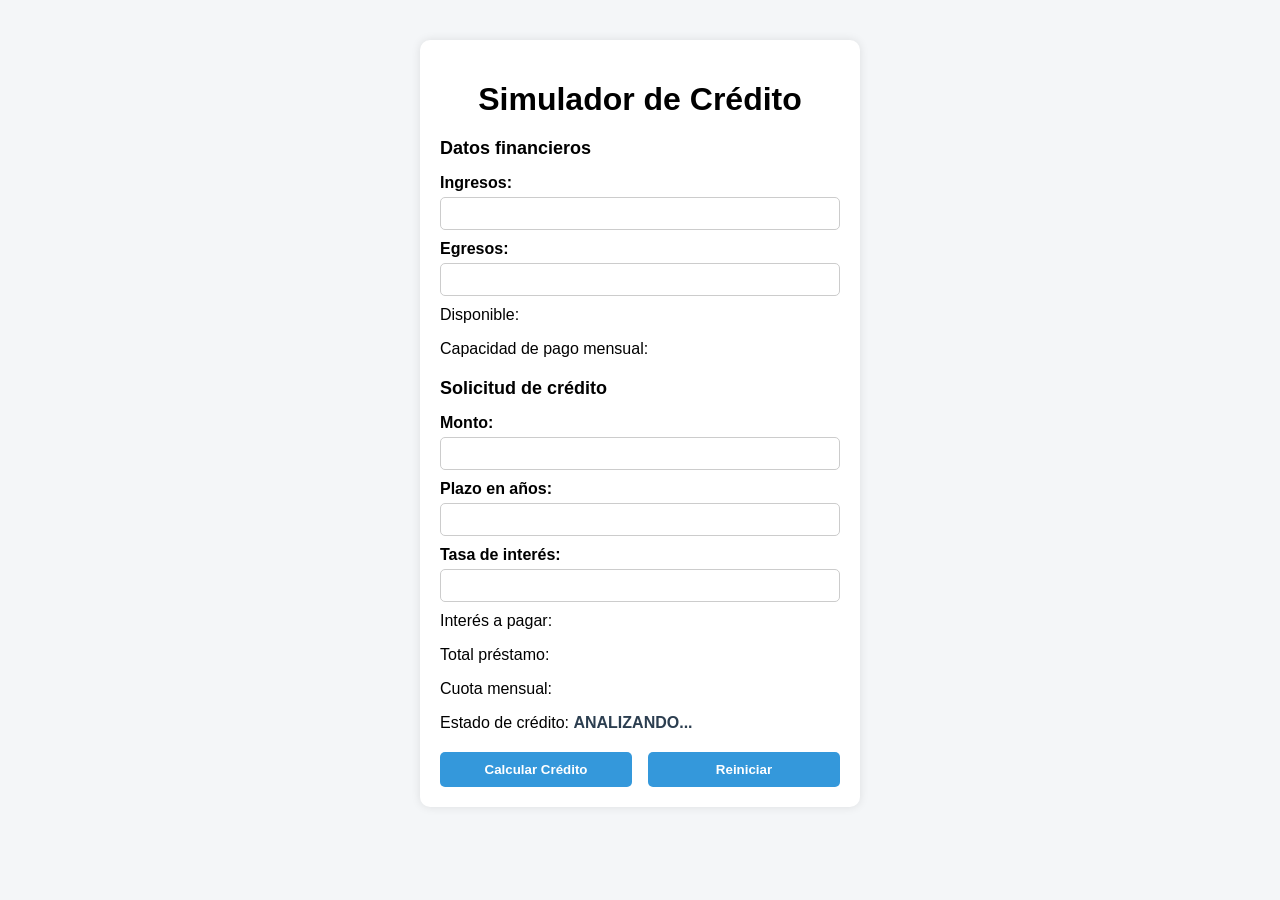
==== simulador.html @ 5e7aa47a "Primer commit del proyecyo simulador" ====
<!DOCTYPE html>
<html lang="es">
<head>
    <meta charset="UTF-8">
    <meta name="viewport" content="width=device-width, initial-scale=1.0">
    <title>Simulador de Crédito</title>
    <link rel="stylesheet" href="simulador.css">
</head>
<body>

    <div class="container">
        <h1>Simulador de Crédito</h1>

        <h2>Datos financieros</h2>
        <label for="txtIngresos">Ingresos:</label>
        <input type="text" id="txtIngresos">

        <label for="txtEgresos">Egresos:</label>
        <input type="text" id="txtEgresos">

        <p>Disponible: <span id="spnDisponible"></span></p>
        <p>Capacidad de pago mensual: <span id="spnCapacidadPago"></span></p>

        <h2>Solicitud de crédito</h2>
        <label for="txtMonto">Monto:</label>
        <input type="text" id="txtMonto">

        <label for="txtPlazo">Plazo en años:</label>
        <input type="text" id="txtPlazo">

        <label for="txtTasaInteres">Tasa de interés:</label>
        <input type="text" id="txtTasaInteres">

        <p>Interés a pagar: <span id="spnInteresPagar"></span></p>
        <p>Total préstamo: <span id="spnTotalPrestamo"></span></p>
        <p>Cuota mensual: <span id="spnCuotaMensual"></span></p>
        <p>Estado de crédito: <span id="spnEstadoCredito">ANALIZANDO...</span></p>

        <div class="buttons">
            <button id="btnCalcularCredito">Calcular Crédito</button>
            <button id="btnReiniciar">Reiniciar</button>
        </div>
    </div>

</body>
</html>
---- simulador.css ----
body {
    font-family: Arial, sans-serif;
    background-color: #f4f6f8;
    margin: 0;
    padding: 0;
}

.container {
    width: 400px;
    margin: 40px auto;
    padding: 20px;
    background-color: white;
    border-radius: 10px;
    box-shadow: 0 0 10px rgba(0,0,0,0.1);
}

h1 {
    text-align: center;
    margin-bottom: 20px;
}

h2 {
    margin-top: 20px;
    font-size: 18px;
}

label {
    display: block;
    margin-top: 10px;
    font-weight: bold;
}

input {
    width: 100%;
    padding: 8px;
    margin-top: 5px;
    border-radius: 5px;
    border: 1px solid #ccc;
    box-sizing: border-box;
}

p {
    margin-top: 10px;
}

span {
    font-weight: bold;
    color: #2c3e50;
}

.buttons {
    margin-top: 20px;
    display: flex;
    justify-content: space-between;
}

button {
    width: 48%;
    padding: 10px;
    border: none;
    border-radius: 5px;
    background-color: #3498db;
    color: white;
    font-weight: bold;
    cursor: pointer;
}

button:hover {
    background-color: #2980b9;
}
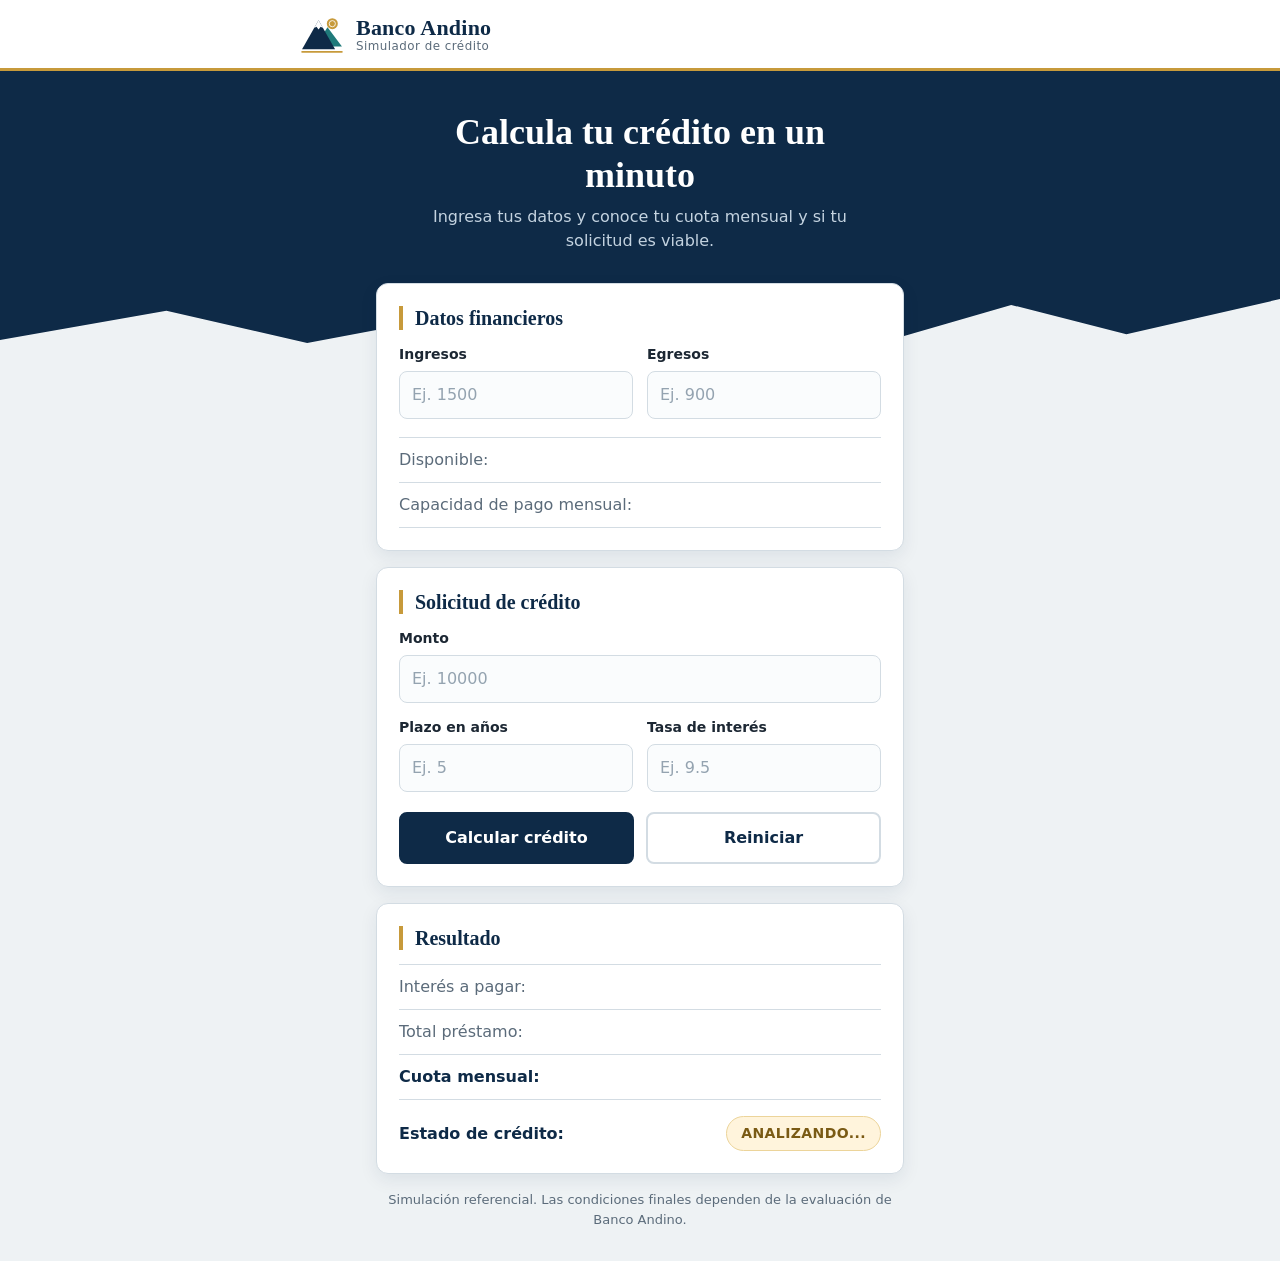
==== commit 2a463b84: "Se mejoro la interfas grafica utilizando claude" ====
--- a/simulador.html
+++ b/simulador.html
@@ -1,46 +1,110 @@
 <!DOCTYPE html>
 <html lang="es">
+
 <head>
     <meta charset="UTF-8">
     <meta name="viewport" content="width=device-width, initial-scale=1.0">
-    <title>Simulador de Crédito</title>
+    <meta name="theme-color" content="#0E2A47">
+    <title>Simulador de Crédito | Banco Andino</title>
     <link rel="stylesheet" href="simulador.css">
+    <script src="funciones.js"></script>
+    <script src="simulador.js"></script>
+    <script src="utilitarios.js"></script>
 </head>
+
 <body>
 
-    <div class="container">
-        <h1>Simulador de Crédito</h1>
+    <header class="topbar">
+        <a class="brand" href="#" aria-label="Banco Andino">
+            <!-- Logotipo: dos cumbres andinas y una moneda dorada como sol naciente -->
+            <svg class="brand-mark" viewBox="0 0 64 64" role="img" aria-hidden="true" focusable="false">
+                <circle class="lg-coin" cx="47" cy="17" r="8" />
+                <circle class="lg-coin-ring" cx="47" cy="17" r="4.5" />
+                <path class="lg-back" d="M22 50 L40 22 L61 50 Z" />
+                <path class="lg-front" d="M3 54 L27 12 L51 54 Z" />
+                <path class="lg-snow" d="M27 12 L20.6 23.2 L24 21.6 L27 25.4 L30 21.6 L33.4 23.2 Z" />
+                <path class="lg-base" d="M3 58 H61" />
+            </svg>
+            <div class="brand-text">
+                <strong>Banco Andino</strong>
+                <small>Simulador de crédito</small>
+            </div>
+        </a>
+    </header>
 
-        <h2>Datos financieros</h2>
-        <label for="txtIngresos">Ingresos:</label>
-        <input type="text" id="txtIngresos">
+    <section class="hero">
+        <h1>Calcula tu crédito en un minuto</h1>
+        <p>Ingresa tus datos y conoce tu cuota mensual y si tu solicitud es viable.</p>
+    </section>
 
-        <label for="txtEgresos">Egresos:</label>
-        <input type="text" id="txtEgresos">
+    <main class="container">
 
-        <p>Disponible: <span id="spnDisponible"></span></p>
-        <p>Capacidad de pago mensual: <span id="spnCapacidadPago"></span></p>
+        <section class="panel">
+            <h2>Datos financieros</h2>
 
-        <h2>Solicitud de crédito</h2>
-        <label for="txtMonto">Monto:</label>
-        <input type="text" id="txtMonto">
+            <div class="grid-2">
+                <div class="campo">
+                    <label for="txtIngresos">Ingresos</label>
+                    <input type="text" id="txtIngresos" inputmode="decimal" autocomplete="off" placeholder="Ej. 1500">
+                </div>
 
-        <label for="txtPlazo">Plazo en años:</label>
-        <input type="text" id="txtPlazo">
+                <div class="campo">
+                    <label for="txtEgresos">Egresos</label>
+                    <input type="text" id="txtEgresos" inputmode="decimal" autocomplete="off" placeholder="Ej. 900">
+                </div>
+            </div>
 
-        <label for="txtTasaInteres">Tasa de interés:</label>
-        <input type="text" id="txtTasaInteres">
+            <div class="resumen">
+                <p>Disponible: <span id="spnDisponible"></span></p>
+                <p>Capacidad de pago mensual: <span id="spnCapacidadPago"></span></p>
+            </div>
+        </section>
 
-        <p>Interés a pagar: <span id="spnInteresPagar"></span></p>
-        <p>Total préstamo: <span id="spnTotalPrestamo"></span></p>
-        <p>Cuota mensual: <span id="spnCuotaMensual"></span></p>
-        <p>Estado de crédito: <span id="spnEstadoCredito">ANALIZANDO...</span></p>
+        <section class="panel">
+            <h2>Solicitud de crédito</h2>
 
-        <div class="buttons">
-            <button id="btnCalcularCredito">Calcular Crédito</button>
-            <button id="btnReiniciar">Reiniciar</button>
-        </div>
-    </div>
+            <div class="campo">
+                <label for="txtMonto">Monto</label>
+                <input type="text" id="txtMonto" inputmode="decimal" autocomplete="off" placeholder="Ej. 10000">
+            </div>
+
+            <div class="grid-2">
+                <div class="campo">
+                    <label for="txtPlazo">Plazo en años</label>
+                    <input type="text" id="txtPlazo" inputmode="decimal" autocomplete="off" placeholder="Ej. 5">
+                </div>
+
+                <div class="campo">
+                    <label for="txtTasaInteres">Tasa de interés</label>
+                    <input type="text" id="txtTasaInteres" inputmode="decimal" autocomplete="off" placeholder="Ej. 9.5">
+                </div>
+            </div>
+
+            <div class="buttons">
+                <button type="button" class="btn btn-primary" id="btnCalcularCredito" onclick="calcular();">Calcular
+                    crédito</button>
+                <button type="button" class="btn btn-secondary" id="btnReiniciar">Reiniciar</button>
+            </div>
+        </section>
+
+        <section class="panel panel-resultado" aria-live="polite">
+            <h2>Resultado</h2>
+
+            <div class="resumen">
+                <p>Interés a pagar: <span id="spnInteresPagar"></span></p>
+                <p>Total préstamo: <span id="spnTotalPrestamo"></span></p>
+                <p class="destacado">Cuota mensual: <span id="spnCuotaMensual"></span></p>
+            </div>
+
+            <p class="estado">Estado de crédito: <span id="spnEstadoCredito">ANALIZANDO...</span></p>
+        </section>
+
+        <footer class="pie">
+            <p>Simulación referencial. Las condiciones finales dependen de la evaluación de Banco Andino.</p>
+        </footer>
+
+    </main>
 
 </body>
+
 </html>
--- a/simulador.css
+++ b/simulador.css
@@ -1,70 +1,369 @@
+/* ==========================================================
+   Banco Andino · Simulador de crédito
+   Sin dependencias externas: tipografías del sistema
+   ========================================================== */
+
+:root {
+    --azul-noche: #0e2a47;
+    --azul-medio: #1b4670;
+    --verde-andino: #1f7a7a;
+    --oro: #c79a3b;
+    --oro-oscuro: #a67c24;
+    --niebla: #eef2f4;
+    --papel: #ffffff;
+    --tinta: #1c2733;
+    --tinta-suave: #5b6b7a;
+    --borde: #d3dce3;
+
+    --fuente-titulo: Georgia, "Times New Roman", serif;
+    --fuente-texto: "Segoe UI", system-ui, -apple-system, Roboto, Helvetica, Arial, sans-serif;
+
+    --radio: 12px;
+    --logo-size: 44px;
+}
+
+*,
+*::before,
+*::after {
+    box-sizing: border-box;
+}
+
 body {
-    font-family: Arial, sans-serif;
-    background-color: #f4f6f8;
     margin: 0;
-    padding: 0;
-}
+    font-family: var(--fuente-texto);
+    font-size: 16px;
+    line-height: 1.5;
+    color: var(--tinta);
+    background-color: var(--niebla);
+}
+
+/* ---------- Barra superior y logotipo ---------- */
+
+.topbar {
+    background-color: var(--papel);
+    border-bottom: 3px solid var(--oro);
+}
+
+.brand {
+    display: flex;
+    align-items: center;
+    gap: 12px;
+    width: min(100%, 720px);
+    margin: 0 auto;
+    padding: 12px 20px;
+    color: var(--azul-noche);
+    text-decoration: none;
+}
+
+.brand-mark {
+    flex: none;
+    width: var(--logo-size);
+    height: var(--logo-size);
+}
+
+.brand-text {
+    display: flex;
+    flex-direction: column;
+    line-height: 1.15;
+}
+
+.brand-text strong {
+    font-family: var(--fuente-titulo);
+    font-size: calc(var(--logo-size) * 0.5);
+    font-weight: 700;
+    letter-spacing: 0.01em;
+}
+
+.brand-text small {
+    font-size: calc(var(--logo-size) * 0.27);
+    color: var(--tinta-suave);
+    letter-spacing: 0.04em;
+}
+
+/* Colores del símbolo (se pueden invertir cambiando solo estas reglas) */
+.lg-front {
+    fill: var(--azul-noche);
+}
+
+.lg-back {
+    fill: var(--verde-andino);
+}
+
+.lg-snow {
+    fill: #ffffff;
+}
+
+.lg-coin {
+    fill: var(--oro);
+}
+
+.lg-coin-ring {
+    fill: none;
+    stroke: #ffffff;
+    stroke-width: 1.4;
+    opacity: 0.85;
+}
+
+.lg-base {
+    fill: none;
+    stroke: var(--oro);
+    stroke-width: 2.4;
+    stroke-linecap: round;
+}
+
+/* ---------- Encabezado con cordillera ---------- */
+
+.hero {
+    background-color: var(--azul-noche);
+    color: #ffffff;
+    text-align: center;
+    padding: 40px 20px 110px;
+    clip-path: polygon(0 0, 100% 0, 100% 78%,
+            88% 90%, 79% 80%, 68% 94%, 57% 82%,
+            46% 96%, 35% 84%, 24% 93%, 13% 82%, 0 92%);
+}
+
+.hero h1 {
+    margin: 0 auto 8px;
+    max-width: 22ch;
+    font-family: var(--fuente-titulo);
+    font-size: clamp(26px, 5vw, 36px);
+    line-height: 1.2;
+    font-weight: 700;
+}
+
+.hero p {
+    margin: 0 auto;
+    max-width: 46ch;
+    color: #c4d3e0;
+}
+
+/* ---------- Contenedor y paneles ---------- */
 
 .container {
-    width: 400px;
-    margin: 40px auto;
-    padding: 20px;
-    background-color: white;
-    border-radius: 10px;
-    box-shadow: 0 0 10px rgba(0,0,0,0.1);
-}
-
-h1 {
-    text-align: center;
-    margin-bottom: 20px;
-}
-
-h2 {
-    margin-top: 20px;
-    font-size: 18px;
+    width: min(100%, 560px);
+    margin: -80px auto 0;
+    padding: 0 16px 32px;
+    position: relative;
+}
+
+.panel {
+    background-color: var(--papel);
+    border: 1px solid var(--borde);
+    border-radius: var(--radio);
+    padding: 22px;
+    margin-bottom: 16px;
+    box-shadow: 0 6px 18px rgba(14, 42, 71, 0.08);
+}
+
+.panel h2 {
+    margin: 0 0 14px;
+    padding-left: 12px;
+    border-left: 4px solid var(--oro);
+    font-family: var(--fuente-titulo);
+    font-size: 20px;
+    line-height: 1.2;
+    color: var(--azul-noche);
+}
+
+/* ---------- Formulario ---------- */
+
+.grid-2 {
+    display: grid;
+    grid-template-columns: 1fr 1fr;
+    gap: 14px;
+}
+
+.campo {
+    margin-bottom: 14px;
 }
 
 label {
     display: block;
-    margin-top: 10px;
-    font-weight: bold;
+    margin-bottom: 6px;
+    font-size: 14px;
+    font-weight: 600;
+    color: var(--tinta);
 }
 
 input {
     width: 100%;
-    padding: 8px;
-    margin-top: 5px;
-    border-radius: 5px;
-    border: 1px solid #ccc;
-    box-sizing: border-box;
-}
-
-p {
-    margin-top: 10px;
-}
-
-span {
-    font-weight: bold;
-    color: #2c3e50;
-}
+    padding: 11px 12px;
+    font: inherit;
+    color: var(--tinta);
+    background-color: #fafcfd;
+    border: 1px solid var(--borde);
+    border-radius: 8px;
+    transition: border-color 0.15s, box-shadow 0.15s, background-color 0.15s;
+}
+
+input::placeholder {
+    color: #94a3b0;
+}
+
+input:hover {
+    border-color: #a9b8c4;
+}
+
+input:focus {
+    outline: none;
+    background-color: #ffffff;
+    border-color: var(--verde-andino);
+    box-shadow: 0 0 0 3px rgba(31, 122, 122, 0.22);
+}
+
+/* ---------- Filas de resultados ---------- */
+
+.resumen {
+    margin-top: 4px;
+    border-top: 1px solid var(--borde);
+}
+
+.resumen p {
+    display: flex;
+    justify-content: space-between;
+    align-items: baseline;
+    gap: 12px;
+    margin: 0;
+    padding: 10px 0;
+    border-bottom: 1px solid var(--borde);
+    color: var(--tinta-suave);
+}
+
+.resumen span {
+    min-width: 2ch;
+    font-weight: 700;
+    text-align: right;
+    color: var(--azul-noche);
+    font-variant-numeric: tabular-nums;
+}
+
+.resumen .destacado {
+    color: var(--azul-noche);
+    font-weight: 600;
+}
+
+.resumen .destacado span {
+    font-family: var(--fuente-titulo);
+    font-size: 24px;
+    color: var(--verde-andino);
+}
+
+/* ---------- Estado del crédito ---------- */
+
+.estado {
+    display: flex;
+    justify-content: space-between;
+    align-items: center;
+    gap: 12px;
+    margin: 16px 0 0;
+    font-weight: 600;
+    color: var(--azul-noche);
+}
+
+.estado span {
+    padding: 6px 14px;
+    border-radius: 999px;
+    background-color: #fff4dc;
+    border: 1px solid #ecd49a;
+    color: #7a5a14;
+    font-size: 14px;
+    font-weight: 700;
+    letter-spacing: 0.03em;
+    text-align: center;
+}
+
+/* ---------- Botones ---------- */
 
 .buttons {
-    margin-top: 20px;
-    display: flex;
-    justify-content: space-between;
-}
-
-button {
-    width: 48%;
-    padding: 10px;
-    border: none;
-    border-radius: 5px;
-    background-color: #3498db;
-    color: white;
-    font-weight: bold;
+    display: flex;
+    gap: 12px;
+    margin-top: 6px;
+}
+
+.btn {
+    flex: 1;
+    padding: 12px 14px;
+    font: inherit;
+    font-weight: 700;
+    border-radius: 8px;
     cursor: pointer;
-}
-
-button:hover {
-    background-color: #2980b9;
+    transition: background-color 0.15s, color 0.15s, border-color 0.15s, transform 0.1s;
+}
+
+.btn:active {
+    transform: translateY(1px);
+}
+
+.btn-primary {
+    color: #ffffff;
+    background-color: var(--azul-noche);
+    border: 2px solid var(--azul-noche);
+}
+
+.btn-primary:hover {
+    background-color: var(--azul-medio);
+    border-color: var(--azul-medio);
+}
+
+.btn-secondary {
+    color: var(--azul-noche);
+    background-color: transparent;
+    border: 2px solid var(--borde);
+}
+
+.btn-secondary:hover {
+    border-color: var(--oro);
+    background-color: #fffaf0;
+}
+
+.btn:focus-visible,
+.brand:focus-visible {
+    outline: 3px solid var(--oro);
+    outline-offset: 2px;
+}
+
+/* ---------- Pie ---------- */
+
+.pie p {
+    margin: 8px 0 0;
+    font-size: 13px;
+    text-align: center;
+    color: var(--tinta-suave);
+}
+
+/* ---------- Adaptación a pantallas pequeñas ---------- */
+
+@media (max-width: 480px) {
+    :root {
+        --logo-size: 38px;
+    }
+
+    .hero {
+        padding-bottom: 96px;
+    }
+
+    .panel {
+        padding: 18px;
+    }
+
+    .grid-2 {
+        grid-template-columns: 1fr;
+        gap: 0;
+    }
+
+    .buttons {
+        flex-direction: column;
+    }
+
+    .estado {
+        flex-direction: column;
+        align-items: flex-start;
+    }
+}
+
+@media (prefers-reduced-motion: reduce) {
+    * {
+        transition: none !important;
+    }
 }
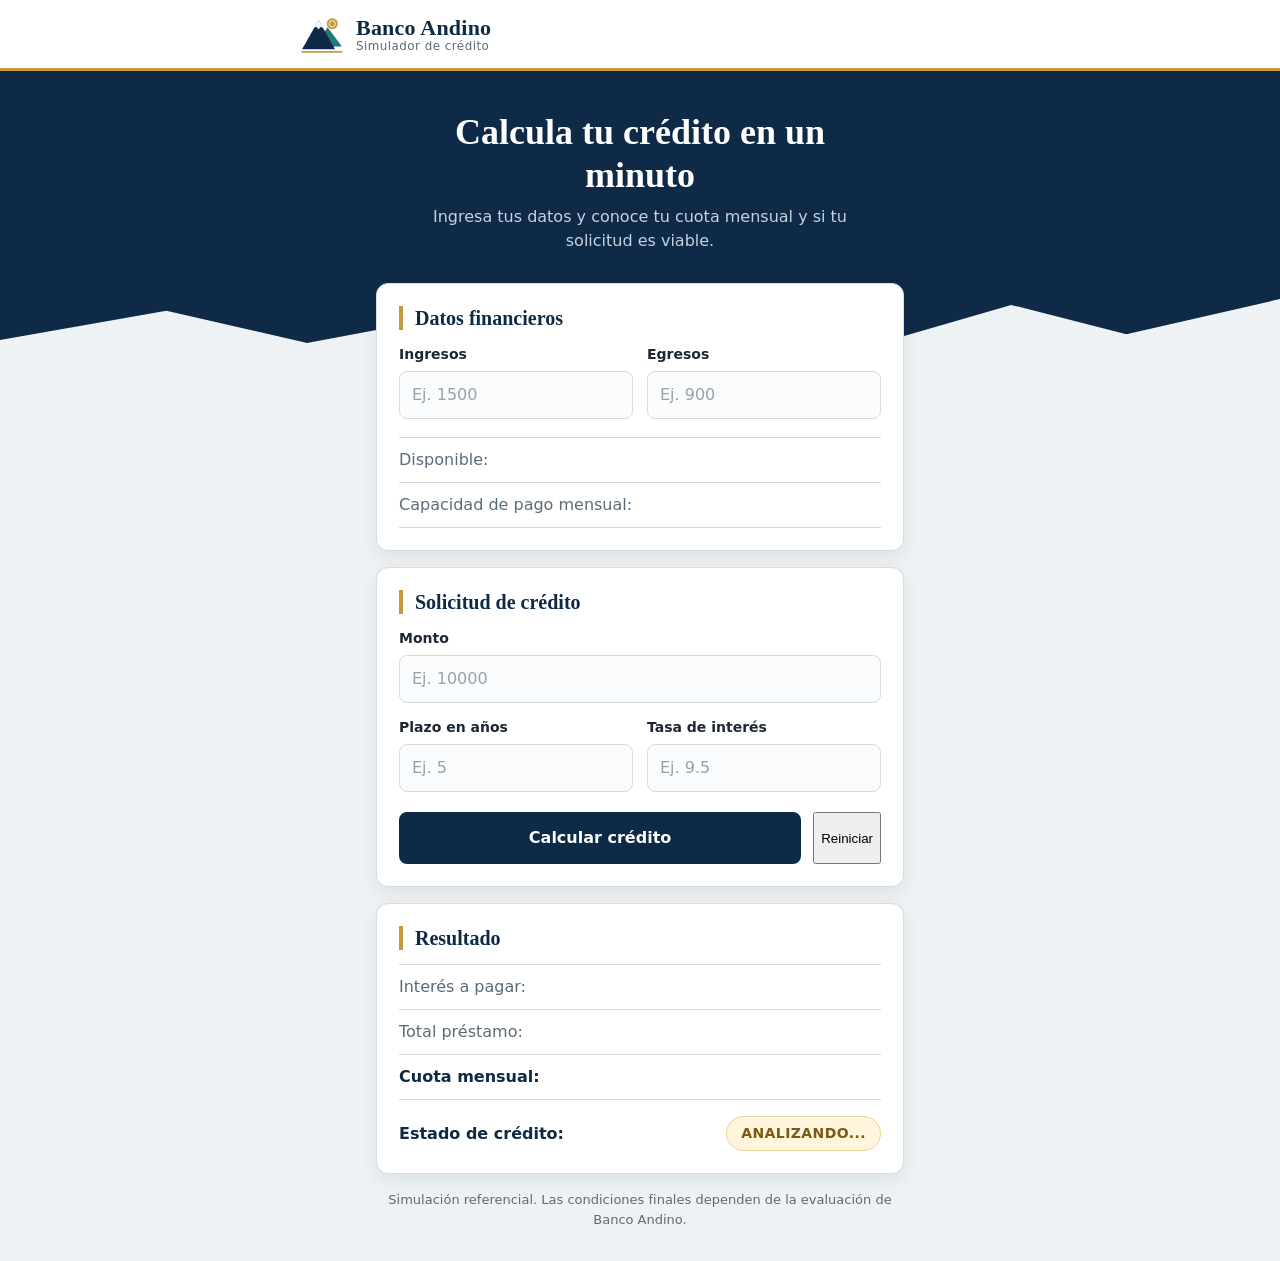
==== commit 17d98fc0: "Se agrego la funcionalidad del boton reiniciar" ====
--- a/simulador.html
+++ b/simulador.html
@@ -83,7 +83,7 @@
             <div class="buttons">
                 <button type="button" class="btn btn-primary" id="btnCalcularCredito" onclick="calcular();">Calcular
                     crédito</button>
-                <button type="button" class="btn btn-secondary" id="btnReiniciar">Reiniciar</button>
+                <button id="btnReiniciar" onclick="reiniciar();">Reiniciar</button>
             </div>
         </section>
 
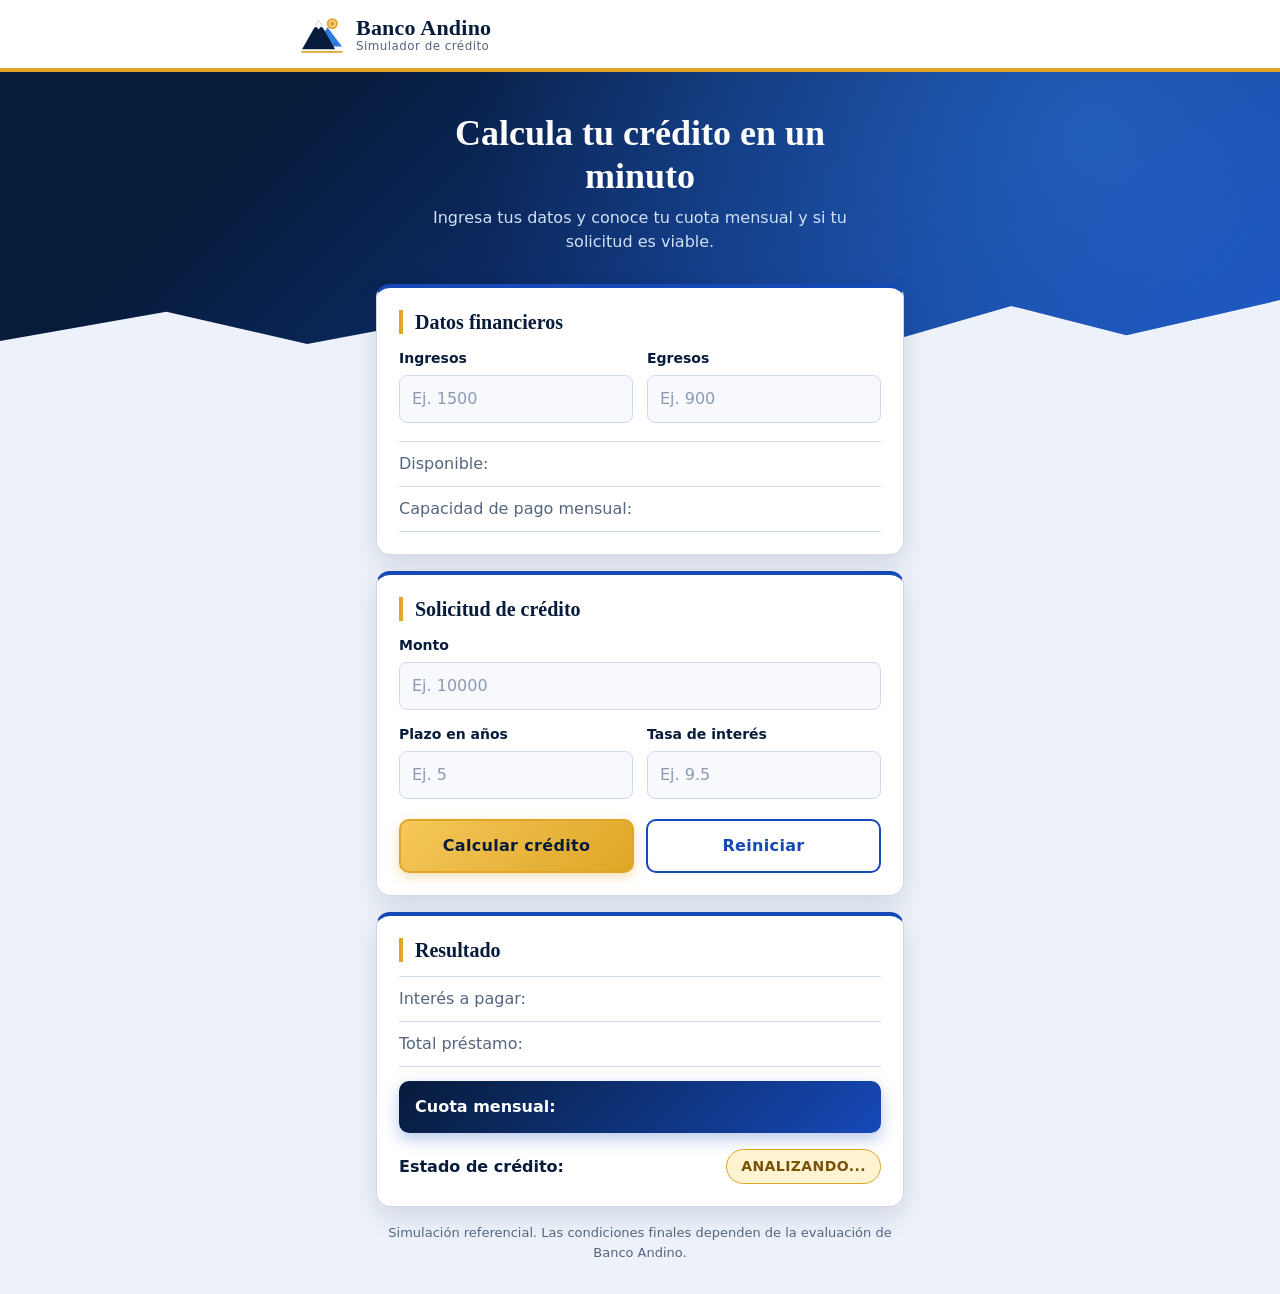
==== commit d9c5a432: "Se mejoraron los colores y se le puso animacion a los botones" ====
--- a/simulador.html
+++ b/simulador.html
@@ -83,7 +83,8 @@
             <div class="buttons">
                 <button type="button" class="btn btn-primary" id="btnCalcularCredito" onclick="calcular();">Calcular
                     crédito</button>
-                <button id="btnReiniciar" onclick="reiniciar();">Reiniciar</button>
+                <button type="button" class="btn btn-secondary" id="btnReiniciar"
+                    onclick="reiniciar();">Reiniciar</button>
             </div>
         </section>
 
--- a/simulador.css
+++ b/simulador.css
@@ -4,21 +4,22 @@
    ========================================================== */
 
 :root {
-    --azul-noche: #0e2a47;
-    --azul-medio: #1b4670;
-    --verde-andino: #1f7a7a;
-    --oro: #c79a3b;
-    --oro-oscuro: #a67c24;
-    --niebla: #eef2f4;
+    --azul-noche: #071b3a;
+    --azul-real: #1649b8;
+    --azul-vivo: #2f7be0;
+    --oro: #e0a526;
+    --oro-claro: #f4c85a;
+    --oro-oscuro: #b57d0e;
+    --niebla: #edf2fa;
     --papel: #ffffff;
-    --tinta: #1c2733;
-    --tinta-suave: #5b6b7a;
-    --borde: #d3dce3;
+    --tinta: #14213a;
+    --tinta-suave: #55657e;
+    --borde: #d0daea;
 
     --fuente-titulo: Georgia, "Times New Roman", serif;
     --fuente-texto: "Segoe UI", system-ui, -apple-system, Roboto, Helvetica, Arial, sans-serif;
 
-    --radio: 12px;
+    --radio: 14px;
     --logo-size: 44px;
 }
 
@@ -41,7 +42,7 @@
 
 .topbar {
     background-color: var(--papel);
-    border-bottom: 3px solid var(--oro);
+    border-bottom: 4px solid var(--oro);
 }
 
 .brand {
@@ -86,7 +87,7 @@
 }
 
 .lg-back {
-    fill: var(--verde-andino);
+    fill: var(--azul-vivo);
 }
 
 .lg-snow {
@@ -114,7 +115,9 @@
 /* ---------- Encabezado con cordillera ---------- */
 
 .hero {
-    background-color: var(--azul-noche);
+    background:
+        radial-gradient(circle at 85% 20%, rgba(47, 123, 224, 0.55), transparent 55%),
+        linear-gradient(135deg, var(--azul-noche) 20%, var(--azul-real) 100%);
     color: #ffffff;
     text-align: center;
     padding: 40px 20px 110px;
@@ -135,7 +138,7 @@
 .hero p {
     margin: 0 auto;
     max-width: 46ch;
-    color: #c4d3e0;
+    color: #cfe0f7;
 }
 
 /* ---------- Contenedor y paneles ---------- */
@@ -150,10 +153,11 @@
 .panel {
     background-color: var(--papel);
     border: 1px solid var(--borde);
+    border-top: 4px solid var(--azul-real);
     border-radius: var(--radio);
     padding: 22px;
     margin-bottom: 16px;
-    box-shadow: 0 6px 18px rgba(14, 42, 71, 0.08);
+    box-shadow: 0 10px 26px rgba(7, 27, 58, 0.12);
 }
 
 .panel h2 {
@@ -183,7 +187,7 @@
     margin-bottom: 6px;
     font-size: 14px;
     font-weight: 600;
-    color: var(--tinta);
+    color: var(--azul-noche);
 }
 
 input {
@@ -191,25 +195,25 @@
     padding: 11px 12px;
     font: inherit;
     color: var(--tinta);
-    background-color: #fafcfd;
+    background-color: #f7f9fd;
     border: 1px solid var(--borde);
     border-radius: 8px;
-    transition: border-color 0.15s, box-shadow 0.15s, background-color 0.15s;
+    transition: border-color 0.2s, box-shadow 0.2s, background-color 0.2s;
 }
 
 input::placeholder {
-    color: #94a3b0;
+    color: #8c9bb3;
 }
 
 input:hover {
-    border-color: #a9b8c4;
+    border-color: var(--azul-vivo);
 }
 
 input:focus {
     outline: none;
     background-color: #ffffff;
-    border-color: var(--verde-andino);
-    box-shadow: 0 0 0 3px rgba(31, 122, 122, 0.22);
+    border-color: var(--azul-real);
+    box-shadow: 0 0 0 3px rgba(47, 123, 224, 0.28);
 }
 
 /* ---------- Filas de resultados ---------- */
@@ -238,15 +242,22 @@
     font-variant-numeric: tabular-nums;
 }
 
+/* Cuota mensual: bloque protagonista del resultado */
 .resumen .destacado {
-    color: var(--azul-noche);
+    margin-top: 14px;
+    padding: 14px 16px;
+    border: 0;
+    border-radius: 10px;
+    background: linear-gradient(135deg, var(--azul-noche), var(--azul-real));
+    color: #ffffff;
     font-weight: 600;
+    box-shadow: 0 6px 16px rgba(22, 73, 184, 0.3);
 }
 
 .resumen .destacado span {
     font-family: var(--fuente-titulo);
-    font-size: 24px;
-    color: var(--verde-andino);
+    font-size: 26px;
+    color: var(--oro-claro);
 }
 
 /* ---------- Estado del crédito ---------- */
@@ -264,9 +275,9 @@
 .estado span {
     padding: 6px 14px;
     border-radius: 999px;
-    background-color: #fff4dc;
-    border: 1px solid #ecd49a;
-    color: #7a5a14;
+    background-color: #fff3d1;
+    border: 1px solid var(--oro);
+    color: #7a5208;
     font-size: 14px;
     font-weight: 700;
     letter-spacing: 0.03em;
@@ -282,45 +293,75 @@
 }
 
 .btn {
+    position: relative;
+    overflow: hidden;
     flex: 1;
-    padding: 12px 14px;
+    padding: 13px 14px;
     font: inherit;
     font-weight: 700;
-    border-radius: 8px;
+    letter-spacing: 0.02em;
+    border-radius: 10px;
     cursor: pointer;
-    transition: background-color 0.15s, color 0.15s, border-color 0.15s, transform 0.1s;
+    transition: transform 0.25s ease, box-shadow 0.25s ease,
+        background-size 0.35s ease, color 0.25s ease, border-color 0.25s ease;
+}
+
+.btn:hover {
+    transform: translateY(-3px) scale(1.03);
 }
 
 .btn:active {
-    transform: translateY(1px);
-}
-
+    transform: translateY(0) scale(0.97);
+    transition-duration: 0.08s;
+}
+
+/* Principal: dorado con destello que cruza el botón */
 .btn-primary {
+    color: var(--azul-noche);
+    background: linear-gradient(135deg, var(--oro-claro), var(--oro));
+    border: 2px solid var(--oro);
+    box-shadow: 0 4px 12px rgba(224, 165, 38, 0.35);
+}
+
+.btn-primary::after {
+    content: "";
+    position: absolute;
+    top: 0;
+    left: -80%;
+    width: 50%;
+    height: 100%;
+    background: linear-gradient(120deg, transparent, rgba(255, 255, 255, 0.75), transparent);
+    transform: skewX(-22deg);
+    transition: left 0.6s ease;
+    pointer-events: none;
+}
+
+.btn-primary:hover {
+    box-shadow: 0 10px 22px rgba(224, 165, 38, 0.55);
+    border-color: var(--oro-oscuro);
+}
+
+.btn-primary:hover::after {
+    left: 130%;
+}
+
+/* Secundario: el fondo azul se desliza de izquierda a derecha */
+.btn-secondary {
+    color: var(--azul-real);
+    background: linear-gradient(var(--azul-real), var(--azul-real)) no-repeat left center / 0% 100%;
+    border: 2px solid var(--azul-real);
+}
+
+.btn-secondary:hover {
+    background-size: 100% 100%;
     color: #ffffff;
-    background-color: var(--azul-noche);
-    border: 2px solid var(--azul-noche);
-}
-
-.btn-primary:hover {
-    background-color: var(--azul-medio);
-    border-color: var(--azul-medio);
-}
-
-.btn-secondary {
-    color: var(--azul-noche);
-    background-color: transparent;
-    border: 2px solid var(--borde);
-}
-
-.btn-secondary:hover {
-    border-color: var(--oro);
-    background-color: #fffaf0;
+    box-shadow: 0 10px 22px rgba(22, 73, 184, 0.35);
 }
 
 .btn:focus-visible,
 .brand:focus-visible {
-    outline: 3px solid var(--oro);
-    outline-offset: 2px;
+    outline: 3px solid var(--azul-vivo);
+    outline-offset: 3px;
 }
 
 /* ---------- Pie ---------- */
@@ -366,4 +407,13 @@
     * {
         transition: none !important;
     }
+
+    .btn:hover,
+    .btn:active {
+        transform: none;
+    }
+
+    .btn-primary::after {
+        display: none;
+    }
 }
